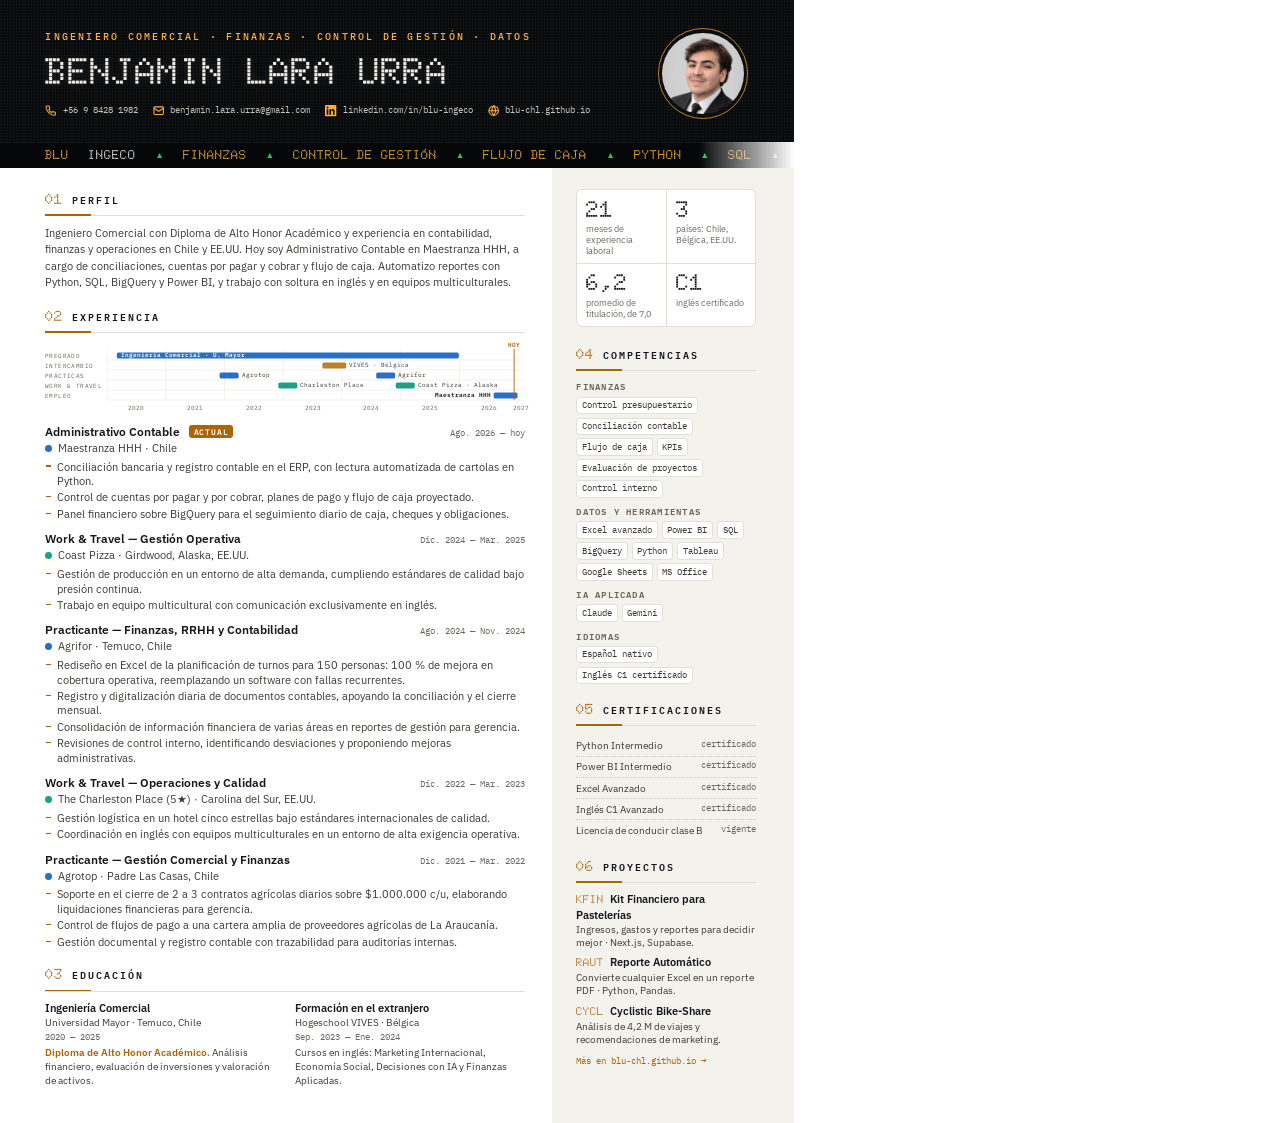
==== cv/cv.html @ 8522e83e "Actualiza CV: diseño pizarra LED, Maestranza HHH y fechas corregidas - Nuevo CV.pdf de una página co" ====
<!DOCTYPE html>
<html lang="es">
<head>
<meta charset="UTF-8">
<title>Benjamin Lara Urra — CV</title>
<!-- Fuente del CV.pdf: se imprime con Chrome (A4, sin márgenes). Para actualizar,
     editar este archivo y volver a generar el PDF. -->
<link rel="preconnect" href="https://fonts.googleapis.com">
<link rel="preconnect" href="https://fonts.gstatic.com" crossorigin>
<link href="https://fonts.googleapis.com/css2?family=Doto:wght,ROND@600..900,100&family=IBM+Plex+Mono:wght@400;500;600&family=IBM+Plex+Sans:wght@400;500;600;700&display=swap" rel="stylesheet">
<style>
  @page { size: A4; margin: 0; }
  * { box-sizing: border-box; margin: 0; padding: 0; }

  :root {
    --ink: #15171a;
    --ink-2: #3b3934;
    --muted: #6b675f;
    --line: #e2dfd7;
    --side: #f4f2ed;
    --amber: #a8650a;       /* ámbar legible sobre blanco */
    --led: #ffb13b;         /* ámbar LED sobre negro */
    --band: #0a0b0d;
    --green: #2fbf6d;
    --c1: #2a6fc4;
    --c2: #b7822a;
    --c3: #1f9e89;
    --doto: 'Doto', 'IBM Plex Mono', monospace;
    --sans: 'IBM Plex Sans', 'Segoe UI', sans-serif;
    --mono: 'IBM Plex Mono', Consolas, monospace;
  }

  html, body { width: 210mm; background: #fff; }
  body { font-family: var(--sans); color: var(--ink); font-size: 8.4pt; line-height: 1.42; -webkit-print-color-adjust: exact; print-color-adjust: exact; }
  .page { width: 210mm; height: 297mm; overflow: hidden; display: flex; flex-direction: column; }
  .band, .tape { flex-shrink: 0; }

  /* ── Banda superior: pizarra LED ── */
  .band { position: relative; background: var(--band); color: #f1eee7; padding: 7.5mm 12mm 6mm; display: flex; align-items: center; gap: 8mm; }
  .band::before { content: ''; position: absolute; inset: 0; background-image: radial-gradient(circle, rgba(255,255,255,0.07) 0.6px, transparent 1px); background-size: 3px 3px; }
  .band > * { position: relative; }
  .id { flex: 1; min-width: 0; }
  .role { font-family: var(--mono); font-size: 7.6pt; font-weight: 500; letter-spacing: 0.22em; text-transform: uppercase; color: var(--led); margin-bottom: 2.4mm; }
  .name { font-family: var(--doto); font-weight: 800; font-size: 28pt; line-height: 1; letter-spacing: 0.01em; text-transform: uppercase; text-shadow: 0 0 10px rgba(241,238,231,0.15); margin-bottom: 3.6mm; white-space: nowrap; }
  .contact { display: flex; flex-wrap: wrap; gap: 1.2mm 4mm; font-family: var(--mono); font-size: 6.9pt; color: #c9c4ba; }
  .contact span { display: inline-flex; align-items: center; gap: 1.6mm; }
  .contact svg { width: 3mm; height: 3mm; color: var(--led); }
  .contact a { color: inherit; text-decoration: none; }
  .photo { width: 24mm; height: 24mm; border-radius: 50%; padding: 1mm; border: 0.3mm solid rgba(255,177,59,0.7); flex-shrink: 0; }
  .photo img { width: 100%; height: 100%; border-radius: 50%; object-fit: cover; display: block; }

  /* ── Cinta tipo bolsa ── */
  .tape { background: #050607; border-top: 0.2mm solid rgba(255,255,255,0.06); height: 7mm; display: flex; align-items: center; gap: 5mm; padding: 0 12mm; overflow: hidden; white-space: nowrap; -webkit-mask-image: linear-gradient(90deg, #000 88%, transparent); mask-image: linear-gradient(90deg, #000 88%, transparent); font-family: var(--doto); font-weight: 800; font-size: 9.6pt; }
  .tape span { color: var(--led); }
  .tape b { font-weight: 800; color: #f1eee7; }
  .tape i { font-style: normal; color: var(--green); font-family: var(--sans); font-size: 6.5pt; }

  /* ── Cuerpo ── */
  .body { flex: 1; display: grid; grid-template-columns: 1fr 64mm; }
  .main { padding: 5.5mm 7mm 5mm 12mm; }
  .side { background: var(--side); padding: 5.5mm 10mm 5mm 6.5mm; }

  h2 { display: flex; align-items: baseline; gap: 2.2mm; font-family: var(--mono); font-size: 7.6pt; font-weight: 600; letter-spacing: 0.2em; text-transform: uppercase; color: var(--ink); margin: 0 0 2.4mm; padding-bottom: 1.4mm; border-bottom: 0.25mm solid var(--line); position: relative; }
  h2::after { content: ''; position: absolute; left: 0; bottom: -0.25mm; width: 12mm; height: 0.5mm; background: var(--amber); }
  h2 .n { font-family: var(--doto); font-weight: 800; font-size: 11pt; letter-spacing: 0; color: var(--amber); }
  section + section { margin-top: 4mm; }

  .perfil { color: var(--ink-2); font-size: 8.3pt; line-height: 1.48; }

  /* línea de tiempo */
  .tl { margin: 0.2mm 0 2.6mm; }
  .tl svg { display: block; width: 100%; overflow: visible; }
  .tl text { font-family: var(--mono); }

  .job { break-inside: avoid; }
  .job + .job { margin-top: 2.3mm; }
  .job-head { display: flex; justify-content: space-between; align-items: baseline; gap: 3mm; }
  .job-title { font-weight: 600; font-size: 9pt; }
  .job-date { font-family: var(--mono); font-size: 7pt; color: var(--muted); white-space: nowrap; }
  .job-org { display: flex; align-items: center; gap: 1.6mm; font-size: 7.9pt; color: var(--ink-2); margin: 0.3mm 0 1mm; }
  .job-org i { width: 1.8mm; height: 1.8mm; border-radius: 50%; display: inline-block; flex-shrink: 0; }
  .now { font-family: var(--mono); font-size: 6.2pt; font-weight: 600; letter-spacing: 0.1em; color: #fff; background: var(--amber); border-radius: 0.8mm; padding: 0.2mm 1.2mm; margin-left: 1.5mm; vertical-align: 0.3mm; }
  ul.b { list-style: none; }
  ul.b li { position: relative; padding-left: 3mm; color: var(--ink-2); font-size: 7.9pt; line-height: 1.38; }
  ul.b li + li { margin-top: 0.5mm; }
  ul.b li::before { content: ''; position: absolute; left: 0.3mm; top: 1.55mm; width: 1.2mm; height: 0.3mm; background: var(--amber); }

  /* barra lateral */
  .kpis { display: grid; grid-template-columns: 1fr 1fr; gap: 0.25mm; background: var(--line); border: 0.25mm solid var(--line); border-radius: 1.6mm; overflow: hidden; margin-bottom: 4.6mm; }
  .kpi { background: #fff; padding: 2mm 2.4mm 1.8mm; }
  .kpi b { display: block; font-family: var(--doto); font-weight: 800; font-size: 17pt; line-height: 1; color: var(--ink); }
  .kpi span { font-size: 6.6pt; color: var(--muted); line-height: 1.25; display: block; margin-top: 0.8mm; }

  .edu-grid { display: grid; grid-template-columns: 1fr 1fr; gap: 5mm; }
  .edu-t { font-weight: 600; font-size: 8.4pt; line-height: 1.3; }
  .edu-o { font-size: 7.7pt; color: var(--ink-2); }
  .edu-d { font-family: var(--mono); font-size: 6.9pt; color: var(--muted); margin: 0.3mm 0 0.6mm; }
  .edu-x { font-size: 7.5pt; color: var(--ink-2); line-height: 1.4; }
  .hl { color: var(--amber); font-weight: 600; }

  .grp + .grp { margin-top: 2mm; }
  .grp-t { font-family: var(--mono); font-size: 6.6pt; font-weight: 600; letter-spacing: 0.14em; text-transform: uppercase; color: var(--muted); margin-bottom: 1mm; }
  .chips { display: flex; flex-wrap: wrap; gap: 0.9mm; }
  .chip { font-family: var(--mono); font-size: 6.8pt; background: #fff; border: 0.25mm solid var(--line); border-radius: 0.9mm; padding: 0.35mm 1.3mm; color: var(--ink-2); white-space: nowrap; }

  .list { list-style: none; }
  .list li { font-size: 7.7pt; color: var(--ink-2); padding: 0.75mm 0; border-bottom: 0.2mm dotted #cfcbc2; display: flex; justify-content: space-between; gap: 2mm; }
  .list li:last-child { border-bottom: 0; }
  .list li span:last-child { font-family: var(--mono); font-size: 6.8pt; color: var(--muted); text-align: right; }

  .proj + .proj { margin-top: 1.7mm; }
  .proj-t { font-weight: 600; font-size: 7.9pt; }
  .proj-t .code { font-family: var(--doto); font-weight: 800; font-size: 8.4pt; color: var(--amber); margin-right: 1.4mm; }
  .proj-d { font-size: 7.3pt; color: var(--ink-2); line-height: 1.35; }
  .more { display: block; margin-top: 2.2mm; font-family: var(--mono); font-size: 7pt; color: var(--amber); text-decoration: none; }
</style>
</head>
<body>
<div class="page">

  <header class="band">
    <div class="id">
      <p class="role">Ingeniero Comercial · Finanzas · Control de gestión · Datos</p>
      <h1 class="name">Benjamin Lara Urra</h1>
      <div class="contact">
        <span><svg viewBox="0 0 24 24" fill="none" stroke="currentColor" stroke-width="2.2" stroke-linecap="round" stroke-linejoin="round"><path d="M22 16.92v3a2 2 0 0 1-2.18 2 19.79 19.79 0 0 1-8.63-3.07 19.5 19.5 0 0 1-6-6 19.79 19.79 0 0 1-3.07-8.67A2 2 0 0 1 4.11 2h3a2 2 0 0 1 2 1.72c.127.96.362 1.903.7 2.81a2 2 0 0 1-.45 2.11L8.09 9.91a16 16 0 0 0 6 6l1.27-1.27a2 2 0 0 1 2.11-.45c.907.338 1.85.573 2.81.7A2 2 0 0 1 22 16.92z"/></svg><a href="tel:+56984281982">+56 9 8428 1982</a></span>
        <span><svg viewBox="0 0 24 24" fill="none" stroke="currentColor" stroke-width="2.2" stroke-linecap="round" stroke-linejoin="round"><rect x="2" y="4" width="20" height="16" rx="2"/><path d="m22 7-8.97 5.7a1.94 1.94 0 0 1-2.06 0L2 7"/></svg><a href="mailto:benjamin.lara.urra@gmail.com">benjamin.lara.urra@gmail.com</a></span>
        <span><svg viewBox="0 0 24 24" fill="currentColor"><path d="M20.447 20.452h-3.554v-5.569c0-1.328-.027-3.037-1.852-3.037-1.853 0-2.136 1.445-2.136 2.939v5.667H9.351V9h3.414v1.561h.046c.477-.9 1.637-1.85 3.37-1.85 3.601 0 4.267 2.37 4.267 5.455v6.286zM5.337 7.433a2.062 2.062 0 01-2.063-2.065 2.064 2.064 0 112.063 2.065zm1.782 13.019H3.555V9h3.564v11.452zM22.225 0H1.771C.792 0 0 .774 0 1.729v20.542C0 23.227.792 24 1.771 24h20.451C23.2 24 24 23.227 24 22.271V1.729C24 .774 23.2 0 22.222 0h.003z"/></svg><a href="https://linkedin.com/in/blu-ingeco">linkedin.com/in/blu-ingeco</a></span>
        <span><svg viewBox="0 0 24 24" fill="none" stroke="currentColor" stroke-width="2.2" stroke-linecap="round" stroke-linejoin="round"><circle cx="12" cy="12" r="10"/><path d="M2 12h20M12 2a15.3 15.3 0 0 1 4 10 15.3 15.3 0 0 1-4 10 15.3 15.3 0 0 1-4-10 15.3 15.3 0 0 1 4-10z"/></svg><a href="https://blu-chl.github.io">blu-chl.github.io</a></span>
      </div>
    </div>
    <div class="photo"><img src="../foto.jpg" alt=""></div>
  </header>

  <div class="tape" aria-hidden="true">
    <span>BLU</span><b>INGECO</b><i>▲</i>
    <span>FINANZAS</span><i>▲</i>
    <span>CONTROL DE GESTIÓN</span><i>▲</i>
    <span>FLUJO DE CAJA</span><i>▲</i>
    <span>PYTHON</span><i>▲</i>
    <span>SQL</span><i>▲</i>
    <span>POWER BI</span><i>▲</i>
    <span>BIGQUERY</span><i>▲</i>
    <span>INGLÉS C1</span><i>▲</i>
  </div>

  <div class="body">
    <main class="main">
      <section>
        <h2><span class="n">01</span>Perfil</h2>
        <p class="perfil">Ingeniero Comercial con Diploma de Alto Honor Académico y experiencia en contabilidad, finanzas y operaciones en Chile y EE.UU. Hoy soy Administrativo Contable en Maestranza HHH, a cargo de conciliaciones, cuentas por pagar y cobrar y flujo de caja. Automatizo reportes con Python, SQL, BigQuery y Power BI, y trabajo con soltura en inglés y en equipos multiculturales.</p>
      </section>

      <section>
        <h2><span class="n">02</span>Experiencia</h2>
        <div class="tl" id="tl"></div>

        <article class="job">
          <div class="job-head"><p class="job-title">Administrativo Contable <span class="now">ACTUAL</span></p><p class="job-date">Ago. 2026 — hoy</p></div>
          <p class="job-org"><i style="background: var(--c1)"></i>Maestranza HHH · Chile</p>
          <ul class="b">
            <li>Conciliación bancaria y registro contable en el ERP, con lectura automatizada de cartolas en Python.</li>
            <li>Control de cuentas por pagar y por cobrar, planes de pago y flujo de caja proyectado.</li>
            <li>Panel financiero sobre BigQuery para el seguimiento diario de caja, cheques y obligaciones.</li>
          </ul>
        </article>

        <article class="job">
          <div class="job-head"><p class="job-title">Work &amp; Travel — Gestión Operativa</p><p class="job-date">Dic. 2024 — Mar. 2025</p></div>
          <p class="job-org"><i style="background: var(--c3)"></i>Coast Pizza · Girdwood, Alaska, EE.UU.</p>
          <ul class="b">
            <li>Gestión de producción en un entorno de alta demanda, cumpliendo estándares de calidad bajo presión continua.</li>
            <li>Trabajo en equipo multicultural con comunicación exclusivamente en inglés.</li>
          </ul>
        </article>

        <article class="job">
          <div class="job-head"><p class="job-title">Practicante — Finanzas, RRHH y Contabilidad</p><p class="job-date">Ago. 2024 — Nov. 2024</p></div>
          <p class="job-org"><i style="background: var(--c1)"></i>Agrifor · Temuco, Chile</p>
          <ul class="b">
            <li>Rediseño en Excel de la planificación de turnos para 150 personas: 100 % de mejora en cobertura operativa, reemplazando un software con fallas recurrentes.</li>
            <li>Registro y digitalización diaria de documentos contables, apoyando la conciliación y el cierre mensual.</li>
            <li>Consolidación de información financiera de varias áreas en reportes de gestión para gerencia.</li>
            <li>Revisiones de control interno, identificando desviaciones y proponiendo mejoras administrativas.</li>
          </ul>
        </article>

        <article class="job">
          <div class="job-head"><p class="job-title">Work &amp; Travel — Operaciones y Calidad</p><p class="job-date">Dic. 2022 — Mar. 2023</p></div>
          <p class="job-org"><i style="background: var(--c3)"></i>The Charleston Place (5★) · Carolina del Sur, EE.UU.</p>
          <ul class="b">
            <li>Gestión logística en un hotel cinco estrellas bajo estándares internacionales de calidad.</li>
            <li>Coordinación en inglés con equipos multiculturales en un entorno de alta exigencia operativa.</li>
          </ul>
        </article>

        <article class="job">
          <div class="job-head"><p class="job-title">Practicante — Gestión Comercial y Finanzas</p><p class="job-date">Dic. 2021 — Mar. 2022</p></div>
          <p class="job-org"><i style="background: var(--c1)"></i>Agrotop · Padre Las Casas, Chile</p>
          <ul class="b">
            <li>Soporte en el cierre de 2 a 3 contratos agrícolas diarios sobre $1.000.000 c/u, elaborando liquidaciones financieras para gerencia.</li>
            <li>Control de flujos de pago a una cartera amplia de proveedores agrícolas de La Araucanía.</li>
            <li>Gestión documental y registro contable con trazabilidad para auditorías internas.</li>
          </ul>
        </article>
      </section>
        <section>
          <h2><span class="n">03</span>Educación</h2>
          <div class="edu-grid">
          <div class="edu">
            <p class="edu-t">Ingeniería Comercial</p>
            <p class="edu-o">Universidad Mayor · Temuco, Chile</p>
            <p class="edu-d">2020 — 2025</p>
            <p class="edu-x"><span class="hl">Diploma de Alto Honor Académico.</span> Análisis financiero, evaluación de inversiones y valoración de activos.</p>
          </div>
          <div class="edu">
            <p class="edu-t">Formación en el extranjero</p>
            <p class="edu-o">Hogeschool VIVES · Bélgica</p>
            <p class="edu-d">Sep. 2023 — Ene. 2024</p>
            <p class="edu-x">Cursos en inglés: Marketing Internacional, Economía Social, Decisiones con IA y Finanzas Aplicadas.</p>
          </div>
          </div>
        </section>
    </main>

    <aside class="side">
      <div class="kpis">
        <div class="kpi"><b id="kMeses">18</b><span>meses de experiencia laboral</span></div>
        <div class="kpi"><b>3</b><span>países: Chile, Bélgica, EE.UU.</span></div>
        <div class="kpi"><b>6,2</b><span>promedio de titulación, de 7,0</span></div>
        <div class="kpi"><b>C1</b><span>inglés certificado</span></div>
      </div>


      <section>
        <h2><span class="n">04</span>Competencias</h2>
        <div class="grp"><p class="grp-t">Finanzas</p><div class="chips"><span class="chip">Control presupuestario</span><span class="chip">Conciliación contable</span><span class="chip">Flujo de caja</span><span class="chip">KPIs</span><span class="chip">Evaluación de proyectos</span><span class="chip">Control interno</span></div></div>
        <div class="grp"><p class="grp-t">Datos y herramientas</p><div class="chips"><span class="chip">Excel avanzado</span><span class="chip">Power BI</span><span class="chip">SQL</span><span class="chip">BigQuery</span><span class="chip">Python</span><span class="chip">Tableau</span><span class="chip">Google Sheets</span><span class="chip">MS Office</span></div></div>
        <div class="grp"><p class="grp-t">IA aplicada</p><div class="chips"><span class="chip">Claude</span><span class="chip">Gemini</span></div></div>
        <div class="grp"><p class="grp-t">Idiomas</p><div class="chips"><span class="chip">Español nativo</span><span class="chip">Inglés C1 certificado</span></div></div>
      </section>

      <section>
        <h2><span class="n">05</span>Certificaciones</h2>
        <ul class="list">
          <li><span>Python Intermedio</span><span>certificado</span></li>
          <li><span>Power BI Intermedio</span><span>certificado</span></li>
          <li><span>Excel Avanzado</span><span>certificado</span></li>
          <li><span>Inglés C1 Avanzado</span><span>certificado</span></li>
          <li><span>Licencia de conducir clase B</span><span>vigente</span></li>
        </ul>
      </section>

      <section>
        <h2><span class="n">06</span>Proyectos</h2>
        <div class="proj"><p class="proj-t"><span class="code">KFIN</span>Kit Financiero para Pastelerías</p><p class="proj-d">Ingresos, gastos y reportes para decidir mejor · Next.js, Supabase.</p></div>
        <div class="proj"><p class="proj-t"><span class="code">RAUT</span>Reporte Automático</p><p class="proj-d">Convierte cualquier Excel en un reporte PDF · Python, Pandas.</p></div>
        <div class="proj"><p class="proj-t"><span class="code">CYCL</span>Cyclistic Bike-Share</p><p class="proj-d">Análisis de 4,2 M de viajes y recomendaciones de marketing.</p></div>
        <a class="more" href="https://blu-chl.github.io">Más en blu-chl.github.io →</a>
      </section>
    </aside>
  </div>
</div>

<script>
(function () {
// Línea de tiempo: mismas etapas que el portafolio, en miniatura.
const ETAPAS = [
  { fila: 0, color: '--c1', t: 'Ingeniería Comercial · U. Mayor', s: [2020, 3], e: [2025, 12], dentro: true },
  { fila: 1, color: '--c2', t: 'VIVES · Bélgica', s: [2023, 9], e: [2024, 1] },
  { fila: 2, color: '--c1', t: 'Agrotop', s: [2021, 12], e: [2022, 3] },
  { fila: 2, color: '--c1', t: 'Agrifor', s: [2024, 8], e: [2024, 11] },
  { fila: 3, color: '--c3', t: 'Charleston Place', s: [2022, 12], e: [2023, 3] },
  { fila: 3, color: '--c3', t: 'Coast Pizza · Alaska', s: [2024, 12], e: [2025, 3] },
  { fila: 4, color: '--c1', t: 'Maestranza HHH', s: [2026, 8], e: null, hoy: true }
];
const FILAS = ['Pregrado', 'Intercambio', 'Prácticas', 'Work & Travel', 'Empleo'];
const now = new Date();
const mi = ([y, m]) => y * 12 + m - 1;
const HOY = now.getFullYear() * 12 + now.getMonth();
const D0 = mi([2020, 1]), D1 = HOY + 2;

// meses laborales acumulados (todo menos pregrado e intercambio)
document.getElementById('kMeses').textContent = ETAPAS.filter(e => e.fila >= 2)
  .reduce((n, e) => n + ((e.e ? mi(e.e) + 1 : HOY + 1) - mi(e.s)), 0);

const box = document.getElementById('tl');
const W = box.clientWidth, L = 62, R = W - 2, rowH = 10, T0 = 8, H = T0 + FILAS.length * rowH + 13;
const x = m => L + (m - D0) / (D1 - D0) * (R - L);
const css = v => getComputedStyle(document.documentElement).getPropertyValue(v).trim();
let s = `<svg viewBox="0 0 ${W} ${H}" height="${H}">`;
for (let yr = 2020; mi([yr, 1]) < D1; yr++) {
  const a = x(mi([yr, 1]));
  s += `<line x1="${a}" x2="${a}" y1="${T0}" y2="${T0 + FILAS.length * rowH}" stroke="#ebe8e1" stroke-width="0.6"/>`;
  const b = Math.min(x(mi([yr + 1, 1])), R);
  s += `<text x="${(a + b) / 2}" y="${H - 3}" font-size="6.3" fill="${css('--muted')}" text-anchor="middle">${yr}</text>`;
}
FILAS.forEach((f, i) => {
  const y = T0 + i * rowH;
  s += `<text x="0" y="${y + 7.6}" font-size="5.9" fill="${css('--muted')}" letter-spacing="0.4">${f.toUpperCase()}</text>`;
  s += `<line x1="${L}" x2="${R}" y1="${y + rowH}" y2="${y + rowH}" stroke="#ebe8e1" stroke-width="0.6"/>`;
});
ETAPAS.forEach(e => {
  const y = T0 + e.fila * rowH + 2.5, h = 6;
  const a = x(mi(e.s)), b = x(e.e ? mi(e.e) + 1 : HOY + 1);
  s += `<rect x="${a}" y="${y}" width="${Math.max(2.5, b - a - 0.6)}" height="${h}" rx="1.6" fill="${css(e.color)}"/>`;
  if (e.dentro) s += `<text x="${a + 4}" y="${y + 4.6}" font-size="5.6" fill="#fff" font-weight="600">${e.t}</text>`;
  else if (e.hoy) s += `<text x="${a - 2.5}" y="${y + 4.8}" font-size="6" fill="${css('--ink')}" font-weight="600" text-anchor="end">${e.t}</text>`;
  else s += `<text x="${b + 2.5}" y="${y + 4.8}" font-size="6" fill="${css('--ink-2')}">${e.t}</text>`;
});
const xh = x(HOY + now.getDate() / 31);
s += `<line x1="${xh}" x2="${xh}" y1="${T0 - 1}" y2="${T0 + FILAS.length * rowH}" stroke="${css('--amber')}" stroke-width="0.9"/>`;
s += `<text x="${xh}" y="${T0 - 3}" font-size="6" fill="${css('--amber')}" font-weight="600" text-anchor="middle">HOY</text>`;
box.innerHTML = s + '</svg>';
document.body.dataset.ready = '1';
})();
</script>
</body>
</html>
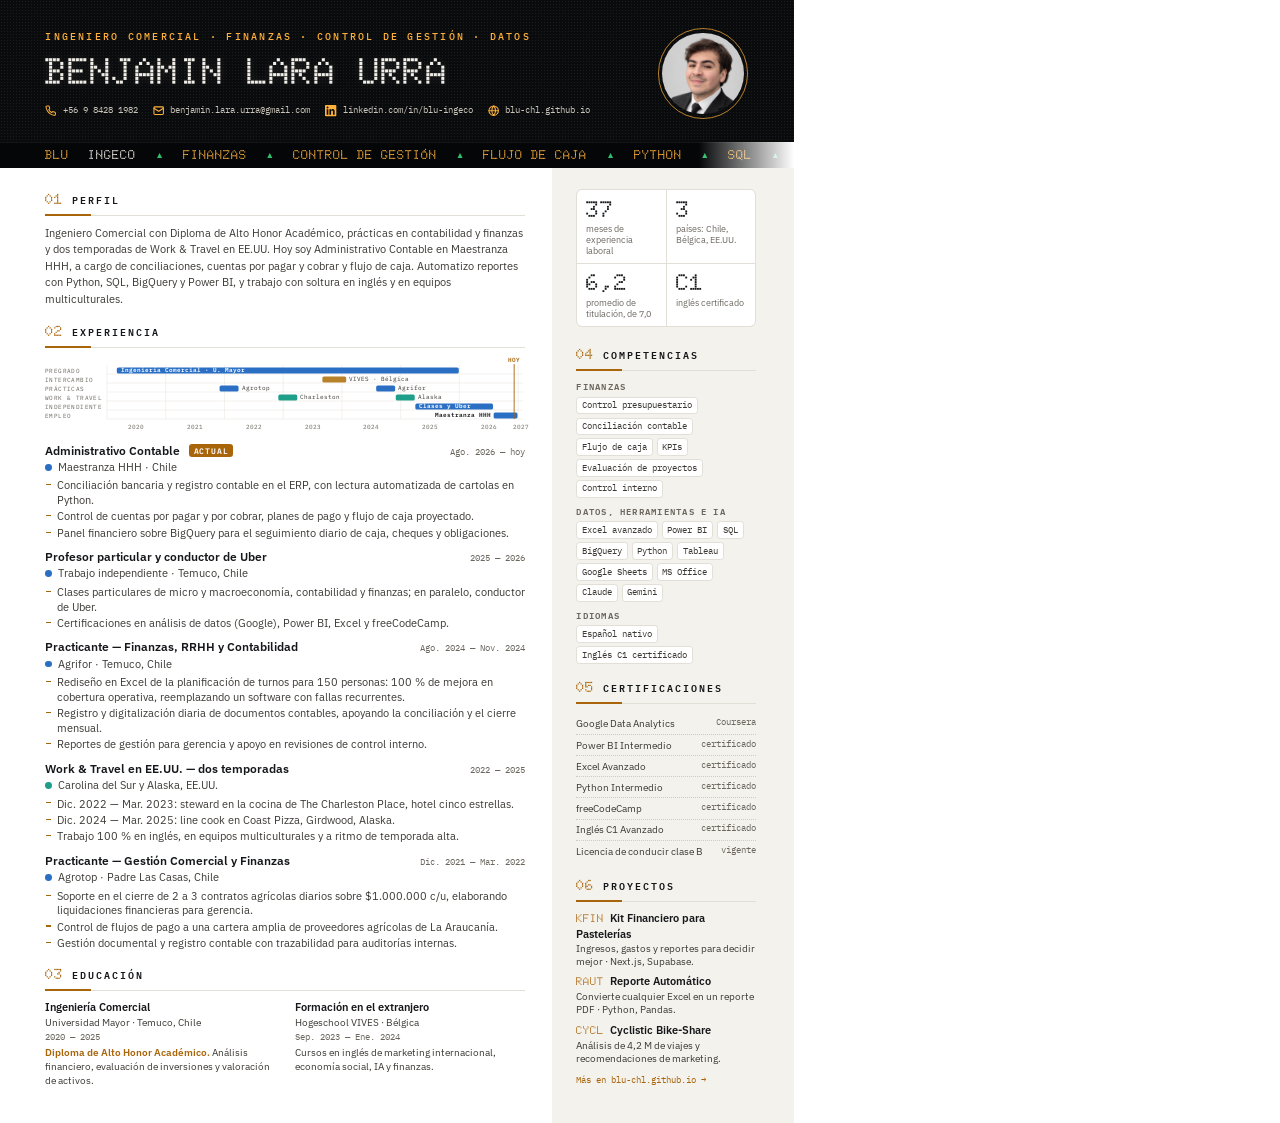
==== commit 7ed9ae86: "Trayectoria más fidedigna: roles reales en Work & Travel y año independiente - Charleston Place: ste" ====
--- a/cv/cv.html
+++ b/cv/cv.html
@@ -63,7 +63,7 @@
   h2 { display: flex; align-items: baseline; gap: 2.2mm; font-family: var(--mono); font-size: 7.6pt; font-weight: 600; letter-spacing: 0.2em; text-transform: uppercase; color: var(--ink); margin: 0 0 2.4mm; padding-bottom: 1.4mm; border-bottom: 0.25mm solid var(--line); position: relative; }
   h2::after { content: ''; position: absolute; left: 0; bottom: -0.25mm; width: 12mm; height: 0.5mm; background: var(--amber); }
   h2 .n { font-family: var(--doto); font-weight: 800; font-size: 11pt; letter-spacing: 0; color: var(--amber); }
-  section + section { margin-top: 4mm; }
+  section + section { margin-top: 3.6mm; }
 
   .perfil { color: var(--ink-2); font-size: 8.3pt; line-height: 1.48; }
 
@@ -73,7 +73,7 @@
   .tl text { font-family: var(--mono); }
 
   .job { break-inside: avoid; }
-  .job + .job { margin-top: 2.3mm; }
+  .job + .job { margin-top: 2.1mm; }
   .job-head { display: flex; justify-content: space-between; align-items: baseline; gap: 3mm; }
   .job-title { font-weight: 600; font-size: 9pt; }
   .job-date { font-family: var(--mono); font-size: 7pt; color: var(--muted); white-space: nowrap; }
@@ -148,7 +148,7 @@
     <main class="main">
       <section>
         <h2><span class="n">01</span>Perfil</h2>
-        <p class="perfil">Ingeniero Comercial con Diploma de Alto Honor Académico y experiencia en contabilidad, finanzas y operaciones en Chile y EE.UU. Hoy soy Administrativo Contable en Maestranza HHH, a cargo de conciliaciones, cuentas por pagar y cobrar y flujo de caja. Automatizo reportes con Python, SQL, BigQuery y Power BI, y trabajo con soltura en inglés y en equipos multiculturales.</p>
+        <p class="perfil">Ingeniero Comercial con Diploma de Alto Honor Académico, prácticas en contabilidad y finanzas y dos temporadas de Work &amp; Travel en EE.UU. Hoy soy Administrativo Contable en Maestranza HHH, a cargo de conciliaciones, cuentas por pagar y cobrar y flujo de caja. Automatizo reportes con Python, SQL, BigQuery y Power BI, y trabajo con soltura en inglés y en equipos multiculturales.</p>
       </section>
 
       <section>
@@ -166,11 +166,11 @@
         </article>
 
         <article class="job">
-          <div class="job-head"><p class="job-title">Work &amp; Travel — Gestión Operativa</p><p class="job-date">Dic. 2024 — Mar. 2025</p></div>
-          <p class="job-org"><i style="background: var(--c3)"></i>Coast Pizza · Girdwood, Alaska, EE.UU.</p>
-          <ul class="b">
-            <li>Gestión de producción en un entorno de alta demanda, cumpliendo estándares de calidad bajo presión continua.</li>
-            <li>Trabajo en equipo multicultural con comunicación exclusivamente en inglés.</li>
+          <div class="job-head"><p class="job-title">Profesor particular y conductor de Uber</p><p class="job-date">2025 — 2026</p></div>
+          <p class="job-org"><i style="background: var(--c1)"></i>Trabajo independiente · Temuco, Chile</p>
+          <ul class="b">
+            <li>Clases particulares de micro y macroeconomía, contabilidad y finanzas; en paralelo, conductor de Uber.</li>
+            <li>Certificaciones en análisis de datos (Google), Power BI, Excel y freeCodeCamp.</li>
           </ul>
         </article>
 
@@ -180,17 +180,17 @@
           <ul class="b">
             <li>Rediseño en Excel de la planificación de turnos para 150 personas: 100 % de mejora en cobertura operativa, reemplazando un software con fallas recurrentes.</li>
             <li>Registro y digitalización diaria de documentos contables, apoyando la conciliación y el cierre mensual.</li>
-            <li>Consolidación de información financiera de varias áreas en reportes de gestión para gerencia.</li>
-            <li>Revisiones de control interno, identificando desviaciones y proponiendo mejoras administrativas.</li>
-          </ul>
-        </article>
-
-        <article class="job">
-          <div class="job-head"><p class="job-title">Work &amp; Travel — Operaciones y Calidad</p><p class="job-date">Dic. 2022 — Mar. 2023</p></div>
-          <p class="job-org"><i style="background: var(--c3)"></i>The Charleston Place (5★) · Carolina del Sur, EE.UU.</p>
-          <ul class="b">
-            <li>Gestión logística en un hotel cinco estrellas bajo estándares internacionales de calidad.</li>
-            <li>Coordinación en inglés con equipos multiculturales en un entorno de alta exigencia operativa.</li>
+            <li>Reportes de gestión para gerencia y apoyo en revisiones de control interno.</li>
+          </ul>
+        </article>
+
+        <article class="job">
+          <div class="job-head"><p class="job-title">Work &amp; Travel en EE.UU. — dos temporadas</p><p class="job-date">2022 — 2025</p></div>
+          <p class="job-org"><i style="background: var(--c3)"></i>Carolina del Sur y Alaska, EE.UU.</p>
+          <ul class="b">
+            <li>Dic. 2022 — Mar. 2023: steward en la cocina de The Charleston Place, hotel cinco estrellas.</li>
+            <li>Dic. 2024 — Mar. 2025: line cook en Coast Pizza, Girdwood, Alaska.</li>
+            <li>Trabajo 100 % en inglés, en equipos multiculturales y a ritmo de temporada alta.</li>
           </ul>
         </article>
 
@@ -217,7 +217,7 @@
             <p class="edu-t">Formación en el extranjero</p>
             <p class="edu-o">Hogeschool VIVES · Bélgica</p>
             <p class="edu-d">Sep. 2023 — Ene. 2024</p>
-            <p class="edu-x">Cursos en inglés: Marketing Internacional, Economía Social, Decisiones con IA y Finanzas Aplicadas.</p>
+            <p class="edu-x">Cursos en inglés de marketing internacional, economía social, IA y finanzas.</p>
           </div>
           </div>
         </section>
@@ -235,17 +235,18 @@
       <section>
         <h2><span class="n">04</span>Competencias</h2>
         <div class="grp"><p class="grp-t">Finanzas</p><div class="chips"><span class="chip">Control presupuestario</span><span class="chip">Conciliación contable</span><span class="chip">Flujo de caja</span><span class="chip">KPIs</span><span class="chip">Evaluación de proyectos</span><span class="chip">Control interno</span></div></div>
-        <div class="grp"><p class="grp-t">Datos y herramientas</p><div class="chips"><span class="chip">Excel avanzado</span><span class="chip">Power BI</span><span class="chip">SQL</span><span class="chip">BigQuery</span><span class="chip">Python</span><span class="chip">Tableau</span><span class="chip">Google Sheets</span><span class="chip">MS Office</span></div></div>
-        <div class="grp"><p class="grp-t">IA aplicada</p><div class="chips"><span class="chip">Claude</span><span class="chip">Gemini</span></div></div>
+        <div class="grp"><p class="grp-t">Datos, herramientas e IA</p><div class="chips"><span class="chip">Excel avanzado</span><span class="chip">Power BI</span><span class="chip">SQL</span><span class="chip">BigQuery</span><span class="chip">Python</span><span class="chip">Tableau</span><span class="chip">Google Sheets</span><span class="chip">MS Office</span><span class="chip">Claude</span><span class="chip">Gemini</span></div></div>
         <div class="grp"><p class="grp-t">Idiomas</p><div class="chips"><span class="chip">Español nativo</span><span class="chip">Inglés C1 certificado</span></div></div>
       </section>
 
       <section>
         <h2><span class="n">05</span>Certificaciones</h2>
         <ul class="list">
-          <li><span>Python Intermedio</span><span>certificado</span></li>
+          <li><span>Google Data Analytics</span><span>Coursera</span></li>
           <li><span>Power BI Intermedio</span><span>certificado</span></li>
           <li><span>Excel Avanzado</span><span>certificado</span></li>
+          <li><span>Python Intermedio</span><span>certificado</span></li>
+          <li><span>freeCodeCamp</span><span>certificado</span></li>
           <li><span>Inglés C1 Avanzado</span><span>certificado</span></li>
           <li><span>Licencia de conducir clase B</span><span>vigente</span></li>
         </ul>
@@ -270,11 +271,12 @@
   { fila: 1, color: '--c2', t: 'VIVES · Bélgica', s: [2023, 9], e: [2024, 1] },
   { fila: 2, color: '--c1', t: 'Agrotop', s: [2021, 12], e: [2022, 3] },
   { fila: 2, color: '--c1', t: 'Agrifor', s: [2024, 8], e: [2024, 11] },
-  { fila: 3, color: '--c3', t: 'Charleston Place', s: [2022, 12], e: [2023, 3] },
-  { fila: 3, color: '--c3', t: 'Coast Pizza · Alaska', s: [2024, 12], e: [2025, 3] },
-  { fila: 4, color: '--c1', t: 'Maestranza HHH', s: [2026, 8], e: null, hoy: true }
+  { fila: 3, color: '--c3', t: 'Charleston', s: [2022, 12], e: [2023, 3] },
+  { fila: 3, color: '--c3', t: 'Alaska', s: [2024, 12], e: [2025, 3] },
+  { fila: 4, color: '--c1', t: 'Clases y Uber', s: [2025, 4], e: [2026, 7], dentro: true },
+  { fila: 5, color: '--c1', t: 'Maestranza HHH', s: [2026, 8], e: null, hoy: true }
 ];
-const FILAS = ['Pregrado', 'Intercambio', 'Prácticas', 'Work & Travel', 'Empleo'];
+const FILAS = ['Pregrado', 'Intercambio', 'Prácticas', 'Work & Travel', 'Independiente', 'Empleo'];
 const now = new Date();
 const mi = ([y, m]) => y * 12 + m - 1;
 const HOY = now.getFullYear() * 12 + now.getMonth();
@@ -285,7 +287,7 @@
   .reduce((n, e) => n + ((e.e ? mi(e.e) + 1 : HOY + 1) - mi(e.s)), 0);
 
 const box = document.getElementById('tl');
-const W = box.clientWidth, L = 62, R = W - 2, rowH = 10, T0 = 8, H = T0 + FILAS.length * rowH + 13;
+const W = box.clientWidth, L = 62, R = W - 2, rowH = 9, T0 = 8, H = T0 + FILAS.length * rowH + 13;
 const x = m => L + (m - D0) / (D1 - D0) * (R - L);
 const css = v => getComputedStyle(document.documentElement).getPropertyValue(v).trim();
 let s = `<svg viewBox="0 0 ${W} ${H}" height="${H}">`;
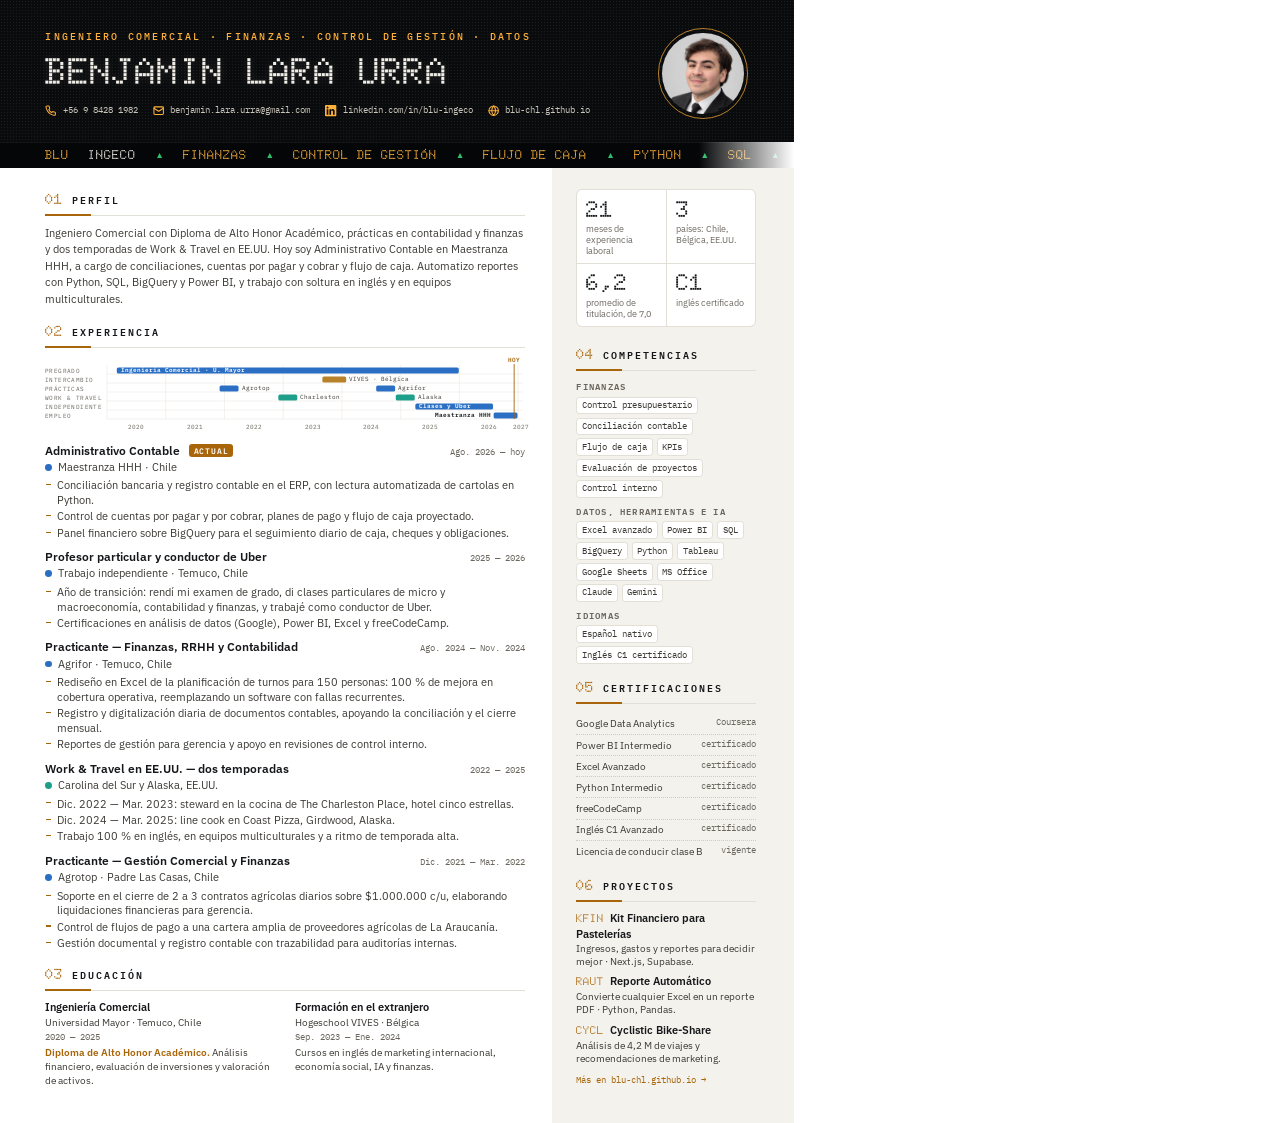
==== commit 04090d4a: "El año independiente no suma experiencia laboral; agrega el examen de grado Co-Authored-By: Claude O" ====
--- a/cv/cv.html
+++ b/cv/cv.html
@@ -169,7 +169,7 @@
           <div class="job-head"><p class="job-title">Profesor particular y conductor de Uber</p><p class="job-date">2025 — 2026</p></div>
           <p class="job-org"><i style="background: var(--c1)"></i>Trabajo independiente · Temuco, Chile</p>
           <ul class="b">
-            <li>Clases particulares de micro y macroeconomía, contabilidad y finanzas; en paralelo, conductor de Uber.</li>
+            <li>Año de transición: rendí mi examen de grado, di clases particulares de micro y macroeconomía, contabilidad y finanzas, y trabajé como conductor de Uber.</li>
             <li>Certificaciones en análisis de datos (Google), Power BI, Excel y freeCodeCamp.</li>
           </ul>
         </article>
@@ -283,7 +283,7 @@
 const D0 = mi([2020, 1]), D1 = HOY + 2;
 
 // meses laborales acumulados (todo menos pregrado e intercambio)
-document.getElementById('kMeses').textContent = ETAPAS.filter(e => e.fila >= 2)
+document.getElementById('kMeses').textContent = ETAPAS.filter(e => [2, 3, 5].includes(e.fila))
   .reduce((n, e) => n + ((e.e ? mi(e.e) + 1 : HOY + 1) - mi(e.s)), 0);
 
 const box = document.getElementById('tl');
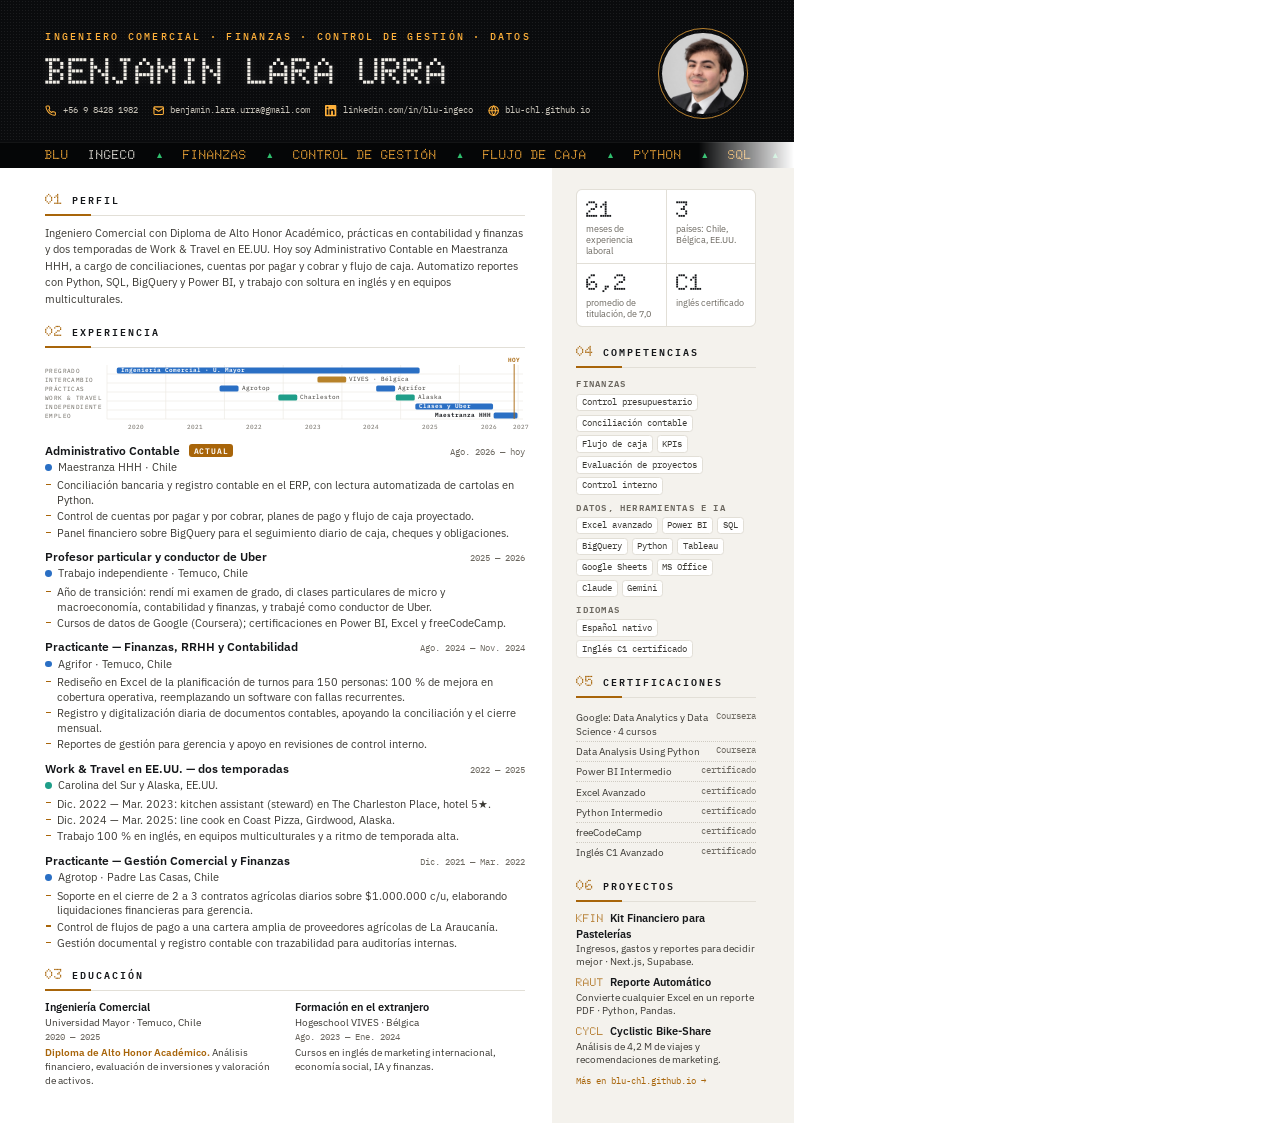
==== commit 8661a823: "Alinea con LinkedIn: cursos reales de datos, Kitchen Assistant y fechas de estudios - Certificacione" ====
--- a/cv/cv.html
+++ b/cv/cv.html
@@ -86,7 +86,7 @@
   ul.b li::before { content: ''; position: absolute; left: 0.3mm; top: 1.55mm; width: 1.2mm; height: 0.3mm; background: var(--amber); }
 
   /* barra lateral */
-  .kpis { display: grid; grid-template-columns: 1fr 1fr; gap: 0.25mm; background: var(--line); border: 0.25mm solid var(--line); border-radius: 1.6mm; overflow: hidden; margin-bottom: 4.6mm; }
+  .kpis { display: grid; grid-template-columns: 1fr 1fr; gap: 0.25mm; background: var(--line); border: 0.25mm solid var(--line); border-radius: 1.6mm; overflow: hidden; margin-bottom: 3.8mm; }
   .kpi { background: #fff; padding: 2mm 2.4mm 1.8mm; }
   .kpi b { display: block; font-family: var(--doto); font-weight: 800; font-size: 17pt; line-height: 1; color: var(--ink); }
   .kpi span { font-size: 6.6pt; color: var(--muted); line-height: 1.25; display: block; margin-top: 0.8mm; }
@@ -98,13 +98,13 @@
   .edu-x { font-size: 7.5pt; color: var(--ink-2); line-height: 1.4; }
   .hl { color: var(--amber); font-weight: 600; }
 
-  .grp + .grp { margin-top: 2mm; }
+  .grp + .grp { margin-top: 1.6mm; }
   .grp-t { font-family: var(--mono); font-size: 6.6pt; font-weight: 600; letter-spacing: 0.14em; text-transform: uppercase; color: var(--muted); margin-bottom: 1mm; }
   .chips { display: flex; flex-wrap: wrap; gap: 0.9mm; }
   .chip { font-family: var(--mono); font-size: 6.8pt; background: #fff; border: 0.25mm solid var(--line); border-radius: 0.9mm; padding: 0.35mm 1.3mm; color: var(--ink-2); white-space: nowrap; }
 
   .list { list-style: none; }
-  .list li { font-size: 7.7pt; color: var(--ink-2); padding: 0.75mm 0; border-bottom: 0.2mm dotted #cfcbc2; display: flex; justify-content: space-between; gap: 2mm; }
+  .list li { font-size: 7.7pt; color: var(--ink-2); padding: 0.6mm 0; border-bottom: 0.2mm dotted #cfcbc2; display: flex; justify-content: space-between; gap: 2mm; }
   .list li:last-child { border-bottom: 0; }
   .list li span:last-child { font-family: var(--mono); font-size: 6.8pt; color: var(--muted); text-align: right; }
 
@@ -170,7 +170,7 @@
           <p class="job-org"><i style="background: var(--c1)"></i>Trabajo independiente · Temuco, Chile</p>
           <ul class="b">
             <li>Año de transición: rendí mi examen de grado, di clases particulares de micro y macroeconomía, contabilidad y finanzas, y trabajé como conductor de Uber.</li>
-            <li>Certificaciones en análisis de datos (Google), Power BI, Excel y freeCodeCamp.</li>
+            <li>Cursos de datos de Google (Coursera); certificaciones en Power BI, Excel y freeCodeCamp.</li>
           </ul>
         </article>
 
@@ -188,7 +188,7 @@
           <div class="job-head"><p class="job-title">Work &amp; Travel en EE.UU. — dos temporadas</p><p class="job-date">2022 — 2025</p></div>
           <p class="job-org"><i style="background: var(--c3)"></i>Carolina del Sur y Alaska, EE.UU.</p>
           <ul class="b">
-            <li>Dic. 2022 — Mar. 2023: steward en la cocina de The Charleston Place, hotel cinco estrellas.</li>
+            <li>Dic. 2022 — Mar. 2023: kitchen assistant (steward) en The Charleston Place, hotel 5★.</li>
             <li>Dic. 2024 — Mar. 2025: line cook en Coast Pizza, Girdwood, Alaska.</li>
             <li>Trabajo 100 % en inglés, en equipos multiculturales y a ritmo de temporada alta.</li>
           </ul>
@@ -216,7 +216,7 @@
           <div class="edu">
             <p class="edu-t">Formación en el extranjero</p>
             <p class="edu-o">Hogeschool VIVES · Bélgica</p>
-            <p class="edu-d">Sep. 2023 — Ene. 2024</p>
+            <p class="edu-d">Ago. 2023 — Ene. 2024</p>
             <p class="edu-x">Cursos en inglés de marketing internacional, economía social, IA y finanzas.</p>
           </div>
           </div>
@@ -242,13 +242,13 @@
       <section>
         <h2><span class="n">05</span>Certificaciones</h2>
         <ul class="list">
-          <li><span>Google Data Analytics</span><span>Coursera</span></li>
+          <li><span>Google: Data Analytics y Data Science · 4 cursos</span><span>Coursera</span></li>
+          <li><span>Data Analysis Using Python</span><span>Coursera</span></li>
           <li><span>Power BI Intermedio</span><span>certificado</span></li>
           <li><span>Excel Avanzado</span><span>certificado</span></li>
           <li><span>Python Intermedio</span><span>certificado</span></li>
           <li><span>freeCodeCamp</span><span>certificado</span></li>
           <li><span>Inglés C1 Avanzado</span><span>certificado</span></li>
-          <li><span>Licencia de conducir clase B</span><span>vigente</span></li>
         </ul>
       </section>
 
@@ -267,8 +267,8 @@
 (function () {
 // Línea de tiempo: mismas etapas que el portafolio, en miniatura.
 const ETAPAS = [
-  { fila: 0, color: '--c1', t: 'Ingeniería Comercial · U. Mayor', s: [2020, 3], e: [2025, 12], dentro: true },
-  { fila: 1, color: '--c2', t: 'VIVES · Bélgica', s: [2023, 9], e: [2024, 1] },
+  { fila: 0, color: '--c1', t: 'Ingeniería Comercial · U. Mayor', s: [2020, 3], e: [2025, 4], dentro: true },
+  { fila: 1, color: '--c2', t: 'VIVES · Bélgica', s: [2023, 8], e: [2024, 1] },
   { fila: 2, color: '--c1', t: 'Agrotop', s: [2021, 12], e: [2022, 3] },
   { fila: 2, color: '--c1', t: 'Agrifor', s: [2024, 8], e: [2024, 11] },
   { fila: 3, color: '--c3', t: 'Charleston', s: [2022, 12], e: [2023, 3] },
